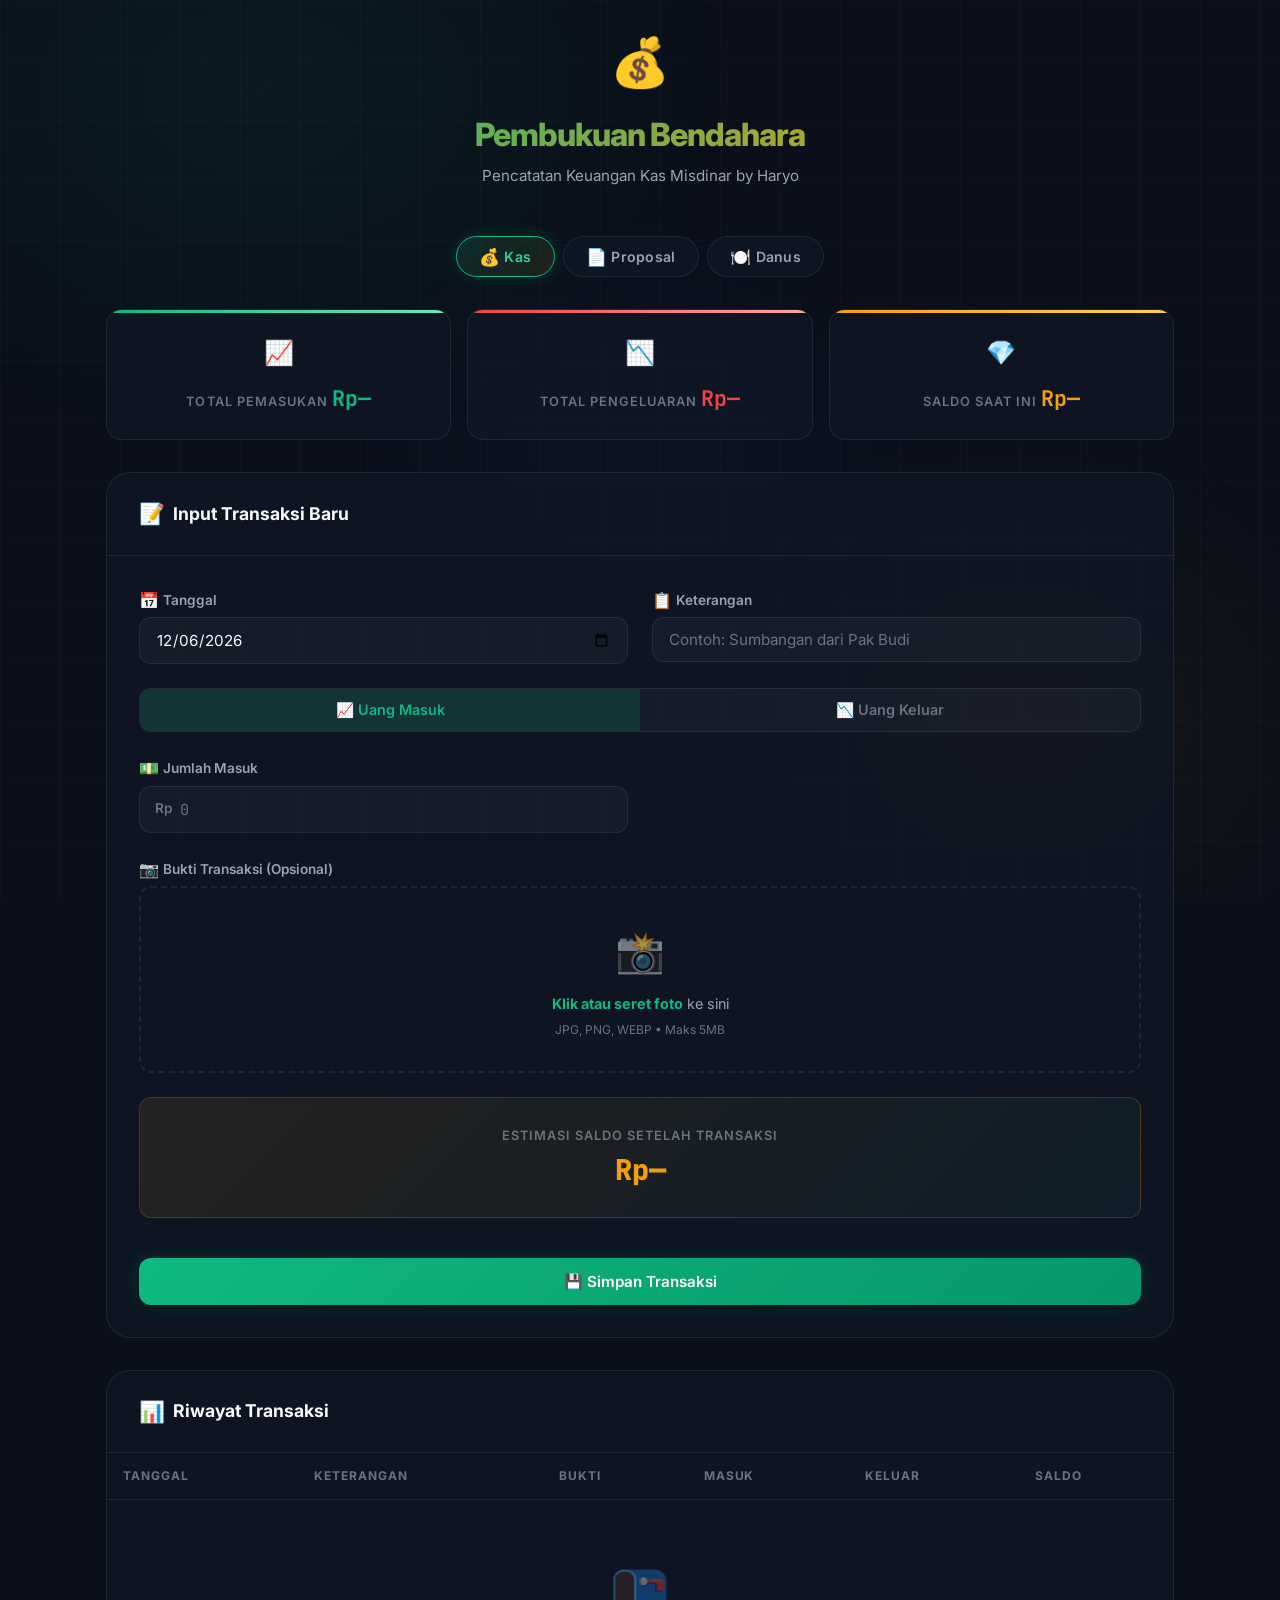
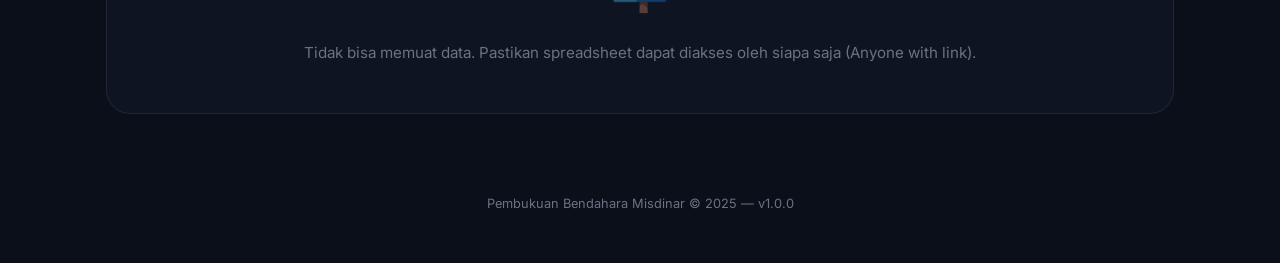
==== Bendahara/InputKeuangan/index.html @ c365867a "feat: implement API endpoints for creating, listing, and deleting agent invitations." ====
<!doctype html>
<html lang="id">
  <head>
    <meta charset="UTF-8" />
    <meta name="viewport" content="width=device-width, initial-scale=1.0" />
    <meta
      name="description"
      content="Sistem input data pembukuan bendahara - Pencatatan transaksi keuangan kas"
    />
    <title>Pembukuan Bendahara | Input Data</title>
    <link rel="stylesheet" href="style.css" />
    <link
      rel="icon"
      href="data:image/svg+xml,<svg xmlns='http://www.w3.org/2000/svg' viewBox='0 0 100 100'><text y='.9em' font-size='90'>💰</text></svg>"
    />
  </head>
  <body>
    <!-- Background Grid -->
    <div class="bg-grid"></div>

    <!-- Toast Container -->
    <div class="toast-container" id="toastContainer"></div>

    <!-- Loading Overlay -->
    <div class="loading-overlay" id="loadingOverlay">
      <div class="loading-spinner">
        <div class="loading-spinner__circle"></div>
        <span class="loading-spinner__text">Menyimpan data...</span>
      </div>
    </div>

    <!-- Main App -->
    <div class="app-container">
      <!-- Header -->
      <header class="app-header">
        <span class="app-header__icon">💰</span>
        <h1 class="app-header__title">Pembukuan Bendahara</h1>
        <p class="app-header__subtitle">
          Pencatatan Keuangan Kas Misdinar by Haryo
        </p>
      </header>

      <!-- Sheet Tab Switcher -->
      <nav class="sheet-tabs" id="sheetTabs">
        <!-- Rendered dynamically by JS -->
      </nav>

      <!-- Stats Cards -->
      <div class="stats-grid">
        <div class="stat-card stat-card--income">
          <span class="stat-card__icon">📈</span>
          <span class="stat-card__label">Total Pemasukan</span>
          <span class="stat-card__value" id="totalMasuk">Rp0</span>
        </div>
        <div class="stat-card stat-card--expense">
          <span class="stat-card__icon">📉</span>
          <span class="stat-card__label">Total Pengeluaran</span>
          <span class="stat-card__value" id="totalKeluar">Rp0</span>
        </div>
        <div class="stat-card stat-card--balance">
          <span class="stat-card__icon">💎</span>
          <span class="stat-card__label">Saldo Saat Ini</span>
          <span class="stat-card__value" id="currentSaldo">Rp0</span>
        </div>
      </div>

      <!-- Input Form -->
      <section class="section section--form">
        <div class="card">
          <div class="card__header">
            <span class="card__icon">📝</span>
            <h2 class="card__title">Input Transaksi Baru</h2>
          </div>
          <div class="card__body">
            <form id="transactionForm" class="form-grid">
              <!-- Tanggal -->
              <div class="form-group">
                <label class="form-label" for="inputTanggal">
                  <span class="form-label__icon">📅</span> Tanggal
                </label>
                <input
                  type="date"
                  id="inputTanggal"
                  class="form-input"
                  required
                />
              </div>

              <!-- Keterangan -->
              <div class="form-group">
                <label class="form-label" for="inputKeterangan">
                  <span class="form-label__icon">📋</span> Keterangan
                </label>
                <input
                  type="text"
                  id="inputKeterangan"
                  class="form-input"
                  placeholder="Contoh: Sumbangan dari Pak Budi"
                  required
                />
              </div>

              <!-- Type Toggle - Masuk / Keluar -->
              <div class="type-toggle">
                <button
                  type="button"
                  class="type-toggle__btn active--masuk"
                  id="btnTypeMasuk"
                  onclick="setTransactionType('masuk')"
                >
                  📈 Uang Masuk
                </button>
                <button
                  type="button"
                  class="type-toggle__btn"
                  id="btnTypeKeluar"
                  onclick="setTransactionType('keluar')"
                >
                  📉 Uang Keluar
                </button>
              </div>

              <!-- Jumlah (Masuk) -->
              <div class="form-group" id="groupMasuk">
                <label class="form-label" for="inputMasuk">
                  <span class="form-label__icon">💵</span> Jumlah Masuk
                </label>
                <div class="currency-input-wrapper">
                  <span class="currency-prefix">Rp</span>
                  <input
                    type="text"
                    id="inputMasuk"
                    class="form-input"
                    placeholder="0"
                    inputmode="numeric"
                    oninput="formatCurrency(this)"
                  />
                </div>
              </div>

              <!-- Jumlah (Keluar) -->
              <div class="form-group" id="groupKeluar" style="display: none">
                <label class="form-label" for="inputKeluar">
                  <span class="form-label__icon">💸</span> Jumlah Keluar
                </label>
                <div class="currency-input-wrapper">
                  <span class="currency-prefix">Rp</span>
                  <input
                    type="text"
                    id="inputKeluar"
                    class="form-input"
                    placeholder="0"
                    inputmode="numeric"
                    oninput="formatCurrency(this)"
                  />
                </div>
              </div>

              <!-- Bukti Foto -->
              <div class="form-group form-group--full">
                <label class="form-label">
                  <span class="form-label__icon">📷</span> Bukti Transaksi
                  (Opsional)
                </label>
                <div class="upload-area" id="uploadArea">
                  <span class="upload-area__icon">📸</span>
                  <p class="upload-area__text">
                    <strong>Klik atau seret foto</strong> ke sini
                  </p>
                  <p class="upload-area__hint">JPG, PNG, WEBP • Maks 5MB</p>
                  <input
                    type="file"
                    id="inputBukti"
                    accept="image/*"
                    onchange="handleFileSelect(this)"
                  />
                </div>
                <div class="image-preview" id="imagePreview">
                  <img id="previewImg" src="" alt="Preview bukti" />
                  <button
                    type="button"
                    class="image-preview__remove"
                    onclick="removeImage()"
                  >
                    ✕
                  </button>
                </div>
              </div>

              <!-- Saldo Estimasi -->
              <div class="saldo-display">
                <span class="saldo-display__label"
                  >Estimasi Saldo Setelah Transaksi</span
                >
                <div class="saldo-display__value" id="estimatedSaldo">Rp0</div>
              </div>

              <!-- Submit Button -->
              <div class="form-group form-group--full">
                <button
                  type="submit"
                  class="btn btn--primary btn--full"
                  id="submitBtn"
                >
                  <span class="btn__spinner"></span>
                  <span class="btn__text">💾 Simpan Transaksi</span>
                </button>
              </div>
            </form>
          </div>
        </div>
      </section>

      <!-- Transaction History -->
      <section class="section section--history">
        <div class="card">
          <div class="card__header">
            <span class="card__icon">📊</span>
            <h2 class="card__title">Riwayat Transaksi</h2>
          </div>
          <div class="card__body" style="padding: 0">
            <div class="table-wrapper">
              <table class="table" id="historyTable">
                <thead>
                  <tr>
                    <th>Tanggal</th>
                    <th>Keterangan</th>
                    <th>Bukti</th>
                    <th>Masuk</th>
                    <th>Keluar</th>
                    <th>Saldo</th>
                  </tr>
                </thead>
                <tbody id="historyBody">
                  <!-- Data loaded via JS -->
                </tbody>
              </table>
            </div>
            <div class="empty-state" id="emptyState">
              <span class="empty-state__icon">📭</span>
              <p class="empty-state__text">
                Belum ada data transaksi. Mulai input data baru!
              </p>
            </div>
          </div>
        </div>
      </section>

      <!-- Footer -->
      <footer class="app-footer">
        <p>Pembukuan Bendahara Misdinar &copy; 2025 &mdash; v1.0.0</p>
      </footer>
    </div>

    <!-- Scripts -->
    <script src="config.js"></script>
    <script src="script.js"></script>
  </body>
</html>
---- Bendahara/InputKeuangan/style.css ----
/* ============================================================
   PEMBUKUAN BENDAHARA - Premium Design System
   ============================================================ */

/* === Google Fonts === */
@import url("https://fonts.googleapis.com/css2?family=Inter:wght@300;400;500;600;700;800&family=JetBrains+Mono:wght@400;500&display=swap");

/* === CSS Custom Properties === */
:root {
  /* Colors - Emerald Gold Theme */
  --bg-primary: #0a0f1a;
  --bg-secondary: #111827;
  --bg-card: rgba(17, 24, 39, 0.7);
  --bg-glass: rgba(255, 255, 255, 0.03);
  --bg-glass-hover: rgba(255, 255, 255, 0.06);

  --accent-primary: #10b981;
  --accent-primary-rgb: 16, 185, 129;
  --accent-secondary: #f59e0b;
  --accent-secondary-rgb: 245, 158, 11;
  --accent-danger: #ef4444;
  --accent-danger-rgb: 239, 68, 68;
  --accent-info: #3b82f6;

  --text-primary: #f9fafb;
  --text-secondary: #9ca3af;
  --text-muted: #6b7280;
  --text-accent: #34d399;

  --border-color: rgba(255, 255, 255, 0.08);
  --border-focus: rgba(16, 185, 129, 0.5);

  /* Shadows */
  --shadow-sm: 0 1px 2px rgba(0, 0, 0, 0.3);
  --shadow-md:
    0 4px 6px -1px rgba(0, 0, 0, 0.3), 0 2px 4px -2px rgba(0, 0, 0, 0.3);
  --shadow-lg:
    0 10px 15px -3px rgba(0, 0, 0, 0.4), 0 4px 6px -4px rgba(0, 0, 0, 0.4);
  --shadow-xl:
    0 20px 25px -5px rgba(0, 0, 0, 0.5), 0 8px 10px -6px rgba(0, 0, 0, 0.5);
  --shadow-glow: 0 0 30px rgba(16, 185, 129, 0.15);
  --shadow-glow-gold: 0 0 30px rgba(245, 158, 11, 0.15);

  /* Spacing */
  --space-xs: 0.25rem;
  --space-sm: 0.5rem;
  --space-md: 1rem;
  --space-lg: 1.5rem;
  --space-xl: 2rem;
  --space-2xl: 3rem;

  /* Border Radius */
  --radius-sm: 0.5rem;
  --radius-md: 0.75rem;
  --radius-lg: 1rem;
  --radius-xl: 1.5rem;
  --radius-full: 9999px;

  /* Transitions */
  --transition-fast: 150ms cubic-bezier(0.4, 0, 0.2, 1);
  --transition-base: 250ms cubic-bezier(0.4, 0, 0.2, 1);
  --transition-slow: 400ms cubic-bezier(0.4, 0, 0.2, 1);
  --transition-spring: 500ms cubic-bezier(0.34, 1.56, 0.64, 1);
}

/* === Reset & Base === */
*,
*::before,
*::after {
  margin: 0;
  padding: 0;
  box-sizing: border-box;
}

html {
  scroll-behavior: smooth;
  font-size: 16px;
}

body {
  font-family:
    "Inter",
    -apple-system,
    BlinkMacSystemFont,
    sans-serif;
  background: var(--bg-primary);
  color: var(--text-primary);
  line-height: 1.6;
  min-height: 100vh;
  overflow-x: hidden;
  -webkit-font-smoothing: antialiased;
  -moz-osx-font-smoothing: grayscale;
}

/* === Background Effects === */
body::before {
  content: "";
  position: fixed;
  inset: 0;
  background:
    radial-gradient(
      ellipse 800px 600px at 20% 10%,
      rgba(16, 185, 129, 0.08) 0%,
      transparent 60%
    ),
    radial-gradient(
      ellipse 600px 500px at 80% 80%,
      rgba(245, 158, 11, 0.06) 0%,
      transparent 60%
    ),
    radial-gradient(
      ellipse 500px 400px at 50% 50%,
      rgba(59, 130, 246, 0.04) 0%,
      transparent 60%
    );
  pointer-events: none;
  z-index: 0;
}

/* === Animated Grid Background === */
.bg-grid {
  position: fixed;
  inset: 0;
  background-image:
    linear-gradient(rgba(255, 255, 255, 0.02) 1px, transparent 1px),
    linear-gradient(90deg, rgba(255, 255, 255, 0.02) 1px, transparent 1px);
  background-size: 60px 60px;
  pointer-events: none;
  z-index: 0;
}

/* === Main Container === */
.app-container {
  position: relative;
  z-index: 1;
  max-width: 1100px;
  margin: 0 auto;
  padding: var(--space-lg) var(--space-md);
}

/* === Header === */
.app-header {
  text-align: center;
  margin-bottom: var(--space-2xl);
  animation: fadeInDown 0.6s ease-out;
}

.app-header__icon {
  font-size: 3rem;
  margin-bottom: var(--space-sm);
  display: block;
  animation: float 3s ease-in-out infinite;
}

.app-header__title {
  font-size: 2rem;
  font-weight: 800;
  letter-spacing: -0.03em;
  background: linear-gradient(
    135deg,
    var(--accent-primary),
    var(--accent-secondary)
  );
  -webkit-background-clip: text;
  -webkit-text-fill-color: transparent;
  background-clip: text;
  margin-bottom: var(--space-xs);
}

.app-header__subtitle {
  font-size: 0.95rem;
  color: var(--text-secondary);
  font-weight: 400;
}

/* === Sheet Tab Switcher === */
.sheet-tabs {
  display: flex;
  justify-content: center;
  gap: var(--space-sm);
  margin-bottom: var(--space-xl);
  animation: fadeInUp 0.6s ease-out 0.05s both;
  flex-wrap: wrap;
}

.sheet-tab {
  display: inline-flex;
  align-items: center;
  gap: var(--space-xs);
  padding: 0.6rem 1.4rem;
  background: var(--bg-card);
  border: 1.5px solid var(--border-color);
  border-radius: var(--radius-full);
  color: var(--text-secondary);
  font-family: inherit;
  font-size: 0.88rem;
  font-weight: 600;
  cursor: pointer;
  transition: var(--transition-base);
  backdrop-filter: blur(12px);
  letter-spacing: 0.02em;
}

.sheet-tab:hover {
  border-color: rgba(var(--accent-primary-rgb), 0.3);
  background: var(--bg-glass-hover);
  color: var(--text-primary);
  transform: translateY(-1px);
}

.sheet-tab.active {
  background: linear-gradient(135deg, rgba(var(--accent-primary-rgb), 0.15), rgba(var(--accent-secondary-rgb), 0.1));
  border-color: var(--accent-primary);
  color: var(--text-accent);
  box-shadow: 0 0 16px rgba(var(--accent-primary-rgb), 0.2), var(--shadow-sm);
}

.sheet-tab__icon {
  font-size: 1.05rem;
}

.sheet-tab__label {
  pointer-events: none;
}

/* === Stats Cards === */
.stats-grid {
  display: grid;
  grid-template-columns: repeat(3, 1fr);
  gap: var(--space-md);
  margin-bottom: var(--space-xl);
  animation: fadeInUp 0.6s ease-out 0.1s both;
}

.stat-card {
  background: var(--bg-card);
  backdrop-filter: blur(20px);
  border: 1px solid var(--border-color);
  border-radius: var(--radius-lg);
  padding: var(--space-lg);
  text-align: center;
  transition: var(--transition-base);
  position: relative;
  overflow: hidden;
}

.stat-card::before {
  content: "";
  position: absolute;
  top: 0;
  left: 0;
  right: 0;
  height: 3px;
  border-radius: var(--radius-lg) var(--radius-lg) 0 0;
}

.stat-card--income::before {
  background: linear-gradient(90deg, var(--accent-primary), #6ee7b7);
}

.stat-card--expense::before {
  background: linear-gradient(90deg, var(--accent-danger), #fca5a5);
}

.stat-card--balance::before {
  background: linear-gradient(90deg, var(--accent-secondary), #fcd34d);
}

.stat-card:hover {
  transform: translateY(-2px);
  border-color: rgba(255, 255, 255, 0.12);
  box-shadow: var(--shadow-lg);
}

.stat-card__label {
  font-size: 0.8rem;
  color: var(--text-muted);
  text-transform: uppercase;
  letter-spacing: 0.08em;
  font-weight: 600;
  margin-bottom: var(--space-xs);
}

.stat-card__value {
  font-family: "JetBrains Mono", monospace;
  font-size: 1.35rem;
  font-weight: 700;
}

.stat-card--income .stat-card__value {
  color: var(--accent-primary);
}
.stat-card--expense .stat-card__value {
  color: var(--accent-danger);
}
.stat-card--balance .stat-card__value {
  color: var(--accent-secondary);
}

.stat-card__icon {
  font-size: 1.5rem;
  margin-bottom: var(--space-sm);
  display: block;
}

/* === Card Component === */
.card {
  background: var(--bg-card);
  backdrop-filter: blur(20px);
  border: 1px solid var(--border-color);
  border-radius: var(--radius-xl);
  overflow: hidden;
  transition: var(--transition-base);
}

.card:hover {
  border-color: rgba(255, 255, 255, 0.1);
}

.card__header {
  padding: var(--space-lg) var(--space-xl);
  border-bottom: 1px solid var(--border-color);
  display: flex;
  align-items: center;
  gap: var(--space-sm);
}

.card__title {
  font-size: 1.1rem;
  font-weight: 700;
  color: var(--text-primary);
}

.card__icon {
  font-size: 1.3rem;
}

.card__body {
  padding: var(--space-xl);
}

/* === Form Styles === */
.form-grid {
  display: grid;
  grid-template-columns: 1fr 1fr;
  gap: var(--space-lg);
}

.form-group {
  display: flex;
  flex-direction: column;
  gap: var(--space-xs);
}

.form-group--full {
  grid-column: 1 / -1;
}

.form-label {
  font-size: 0.85rem;
  font-weight: 600;
  color: var(--text-secondary);
  display: flex;
  align-items: center;
  gap: var(--space-xs);
}

.form-label__icon {
  font-size: 1rem;
}

.form-input,
.form-textarea {
  background: var(--bg-glass);
  border: 1.5px solid var(--border-color);
  border-radius: var(--radius-md);
  padding: 0.75rem 1rem;
  color: var(--text-primary);
  font-family: inherit;
  font-size: 0.95rem;
  transition: var(--transition-base);
  outline: none;
  width: 100%;
}

.form-input:hover,
.form-textarea:hover {
  border-color: rgba(255, 255, 255, 0.15);
  background: var(--bg-glass-hover);
}

.form-input:focus,
.form-textarea:focus {
  border-color: var(--border-focus);
  box-shadow: 0 0 0 3px rgba(var(--accent-primary-rgb), 0.1);
  background: var(--bg-glass-hover);
}

.form-input::placeholder,
.form-textarea::placeholder {
  color: var(--text-muted);
}

.form-textarea {
  resize: vertical;
  min-height: 80px;
}

/* Currency Input Wrapper */
.currency-input-wrapper {
  position: relative;
}

.currency-input-wrapper .currency-prefix {
  position: absolute;
  left: 1rem;
  top: 50%;
  transform: translateY(-50%);
  color: var(--text-muted);
  font-size: 0.85rem;
  font-weight: 600;
  pointer-events: none;
}

.currency-input-wrapper .form-input {
  padding-left: 2.5rem;
  font-family: "JetBrains Mono", monospace;
}

/* === File Upload Area === */
.upload-area {
  border: 2px dashed var(--border-color);
  border-radius: var(--radius-md);
  padding: var(--space-xl);
  text-align: center;
  cursor: pointer;
  transition: var(--transition-base);
  position: relative;
  overflow: hidden;
}

.upload-area:hover {
  border-color: var(--accent-primary);
  background: rgba(var(--accent-primary-rgb), 0.03);
}

.upload-area.drag-over {
  border-color: var(--accent-primary);
  background: rgba(var(--accent-primary-rgb), 0.08);
  transform: scale(1.01);
}

.upload-area.has-file {
  border-color: var(--accent-primary);
  border-style: solid;
  padding: var(--space-sm);
}

.upload-area__icon {
  font-size: 2.5rem;
  margin-bottom: var(--space-sm);
  display: block;
  opacity: 0.6;
}

.upload-area__text {
  font-size: 0.9rem;
  color: var(--text-secondary);
}

.upload-area__text strong {
  color: var(--accent-primary);
}

.upload-area__hint {
  font-size: 0.75rem;
  color: var(--text-muted);
  margin-top: var(--space-xs);
}

.upload-area input[type="file"] {
  position: absolute;
  inset: 0;
  opacity: 0;
  cursor: pointer;
}

/* Image Preview */
.image-preview {
  position: relative;
  display: none;
  border-radius: var(--radius-sm);
  overflow: hidden;
}

.image-preview.visible {
  display: block;
}

.image-preview img {
  width: 100%;
  max-height: 200px;
  object-fit: cover;
  border-radius: var(--radius-sm);
  display: block;
}

.image-preview__remove {
  position: absolute;
  top: var(--space-sm);
  right: var(--space-sm);
  background: rgba(239, 68, 68, 0.9);
  color: white;
  border: none;
  border-radius: var(--radius-full);
  width: 28px;
  height: 28px;
  display: flex;
  align-items: center;
  justify-content: center;
  cursor: pointer;
  font-size: 0.8rem;
  transition: var(--transition-fast);
  backdrop-filter: blur(10px);
}

.image-preview__remove:hover {
  background: var(--accent-danger);
  transform: scale(1.1);
}

/* === Saldo Display === */
.saldo-display {
  background: linear-gradient(
    135deg,
    rgba(var(--accent-secondary-rgb), 0.1),
    rgba(var(--accent-primary-rgb), 0.05)
  );
  border: 1px solid rgba(var(--accent-secondary-rgb), 0.2);
  border-radius: var(--radius-md);
  padding: var(--space-lg);
  text-align: center;
  grid-column: 1 / -1;
}

.saldo-display__label {
  font-size: 0.8rem;
  color: var(--text-muted);
  text-transform: uppercase;
  letter-spacing: 0.08em;
  font-weight: 600;
  margin-bottom: var(--space-xs);
}

.saldo-display__value {
  font-family: "JetBrains Mono", monospace;
  font-size: 1.8rem;
  font-weight: 800;
  color: var(--accent-secondary);
  transition: var(--transition-base);
}

/* === Submit Button === */
.btn {
  display: inline-flex;
  align-items: center;
  justify-content: center;
  gap: var(--space-sm);
  padding: 0.85rem 2rem;
  border: none;
  border-radius: var(--radius-md);
  font-family: inherit;
  font-size: 0.95rem;
  font-weight: 600;
  cursor: pointer;
  transition: var(--transition-base);
  outline: none;
  position: relative;
  overflow: hidden;
}

.btn--primary {
  background: linear-gradient(135deg, var(--accent-primary), #059669);
  color: white;
  box-shadow:
    var(--shadow-md),
    0 0 20px rgba(var(--accent-primary-rgb), 0.2);
}

.btn--primary:hover {
  transform: translateY(-2px);
  box-shadow:
    var(--shadow-lg),
    0 0 30px rgba(var(--accent-primary-rgb), 0.3);
}

.btn--primary:active {
  transform: translateY(0);
}

.btn--primary:disabled {
  opacity: 0.5;
  cursor: not-allowed;
  transform: none;
  box-shadow: none;
}

.btn--full {
  width: 100%;
  margin-top: var(--space-md);
}

.btn__spinner {
  display: none;
  width: 18px;
  height: 18px;
  border: 2px solid rgba(255, 255, 255, 0.3);
  border-top-color: white;
  border-radius: 50%;
  animation: spin 0.6s linear infinite;
}

.btn--loading .btn__spinner {
  display: block;
}

.btn--loading .btn__text {
  opacity: 0.7;
}

/* === Section Layout === */
.section {
  margin-bottom: var(--space-xl);
}

.section--form {
  animation: fadeInUp 0.6s ease-out 0.2s both;
}

.section--history {
  animation: fadeInUp 0.6s ease-out 0.3s both;
}

/* === Transaction Table === */
.table-wrapper {
  overflow-x: auto;
  -webkit-overflow-scrolling: touch;
}

.table {
  width: 100%;
  border-collapse: collapse;
  font-size: 0.9rem;
}

.table th {
  text-align: left;
  padding: 0.85rem 1rem;
  font-size: 0.75rem;
  font-weight: 700;
  color: var(--text-muted);
  text-transform: uppercase;
  letter-spacing: 0.08em;
  border-bottom: 1px solid var(--border-color);
  white-space: nowrap;
}

.table td {
  padding: 0.85rem 1rem;
  border-bottom: 1px solid rgba(255, 255, 255, 0.03);
  color: var(--text-secondary);
  vertical-align: middle;
}

.table tr {
  transition: var(--transition-fast);
}

.table tbody tr:hover {
  background: var(--bg-glass-hover);
}

.table .col-date {
  white-space: nowrap;
  font-weight: 500;
  color: var(--text-primary);
}

.table .col-keterangan {
  max-width: 200px;
  overflow: hidden;
  text-overflow: ellipsis;
  white-space: nowrap;
}

.table .col-masuk {
  font-family: "JetBrains Mono", monospace;
  color: var(--accent-primary);
  font-weight: 600;
  white-space: nowrap;
}

.table .col-keluar {
  font-family: "JetBrains Mono", monospace;
  color: var(--accent-danger);
  font-weight: 600;
  white-space: nowrap;
}

.table .col-saldo {
  font-family: "JetBrains Mono", monospace;
  color: var(--accent-secondary);
  font-weight: 700;
  white-space: nowrap;
}

.table .col-bukti a {
  color: var(--accent-info);
  text-decoration: none;
  font-size: 0.85rem;
  transition: var(--transition-fast);
}

.table .col-bukti a:hover {
  text-decoration: underline;
}

/* Empty State */
.empty-state {
  text-align: center;
  padding: var(--space-2xl);
  color: var(--text-muted);
}

.empty-state__icon {
  font-size: 3rem;
  margin-bottom: var(--space-md);
  display: block;
  opacity: 0.4;
}

.empty-state__text {
  font-size: 0.95rem;
}

/* === Toast Notification === */
.toast-container {
  position: fixed;
  top: var(--space-lg);
  right: var(--space-lg);
  z-index: 1000;
  display: flex;
  flex-direction: column;
  gap: var(--space-sm);
}

.toast {
  background: var(--bg-secondary);
  border: 1px solid var(--border-color);
  border-radius: var(--radius-md);
  padding: var(--space-md) var(--space-lg);
  display: flex;
  align-items: center;
  gap: var(--space-sm);
  box-shadow: var(--shadow-xl);
  animation: slideInRight 0.4s var(--transition-spring);
  min-width: 300px;
  max-width: 420px;
  backdrop-filter: blur(20px);
}

.toast--success {
  border-left: 3px solid var(--accent-primary);
}

.toast--error {
  border-left: 3px solid var(--accent-danger);
}

.toast--warning {
  border-left: 3px solid var(--accent-secondary);
}

.toast__icon {
  font-size: 1.3rem;
  flex-shrink: 0;
}

.toast__message {
  font-size: 0.9rem;
  color: var(--text-primary);
  flex: 1;
}

.toast__close {
  background: none;
  border: none;
  color: var(--text-muted);
  cursor: pointer;
  font-size: 1rem;
  padding: 4px;
  transition: var(--transition-fast);
  flex-shrink: 0;
}

.toast__close:hover {
  color: var(--text-primary);
}

.toast.toast--hiding {
  animation: slideOutRight 0.3s ease-in forwards;
}

/* === Loading Overlay === */
.loading-overlay {
  position: fixed;
  inset: 0;
  background: rgba(0, 0, 0, 0.6);
  backdrop-filter: blur(8px);
  display: none;
  align-items: center;
  justify-content: center;
  z-index: 999;
}

.loading-overlay.visible {
  display: flex;
}

.loading-spinner {
  display: flex;
  flex-direction: column;
  align-items: center;
  gap: var(--space-md);
}

.loading-spinner__circle {
  width: 48px;
  height: 48px;
  border: 3px solid rgba(var(--accent-primary-rgb), 0.2);
  border-top-color: var(--accent-primary);
  border-radius: 50%;
  animation: spin 0.8s linear infinite;
}

.loading-spinner__text {
  color: var(--text-secondary);
  font-size: 0.95rem;
  font-weight: 500;
}

/* === Footer === */
.app-footer {
  text-align: center;
  padding: var(--space-2xl) 0 var(--space-lg);
  color: var(--text-muted);
  font-size: 0.8rem;
}

.app-footer a {
  color: var(--accent-primary);
  text-decoration: none;
}

/* === Type Toggle (Masuk / Keluar) === */
.type-toggle {
  display: flex;
  background: var(--bg-glass);
  border: 1px solid var(--border-color);
  border-radius: var(--radius-md);
  overflow: hidden;
  grid-column: 1 / -1;
}

.type-toggle__btn {
  flex: 1;
  padding: 0.75rem;
  border: none;
  background: transparent;
  color: var(--text-muted);
  font-family: inherit;
  font-size: 0.9rem;
  font-weight: 600;
  cursor: pointer;
  transition: var(--transition-base);
  display: flex;
  align-items: center;
  justify-content: center;
  gap: var(--space-xs);
}

.type-toggle__btn:hover {
  color: var(--text-secondary);
  background: var(--bg-glass-hover);
}

.type-toggle__btn.active--masuk {
  background: rgba(var(--accent-primary-rgb), 0.15);
  color: var(--accent-primary);
}

.type-toggle__btn.active--keluar {
  background: rgba(var(--accent-danger-rgb), 0.15);
  color: var(--accent-danger);
}

/* === Animations === */
@keyframes fadeInDown {
  from {
    opacity: 0;
    transform: translateY(-20px);
  }
  to {
    opacity: 1;
    transform: translateY(0);
  }
}

@keyframes fadeInUp {
  from {
    opacity: 0;
    transform: translateY(20px);
  }
  to {
    opacity: 1;
    transform: translateY(0);
  }
}

@keyframes slideInRight {
  from {
    opacity: 0;
    transform: translateX(100px);
  }
  to {
    opacity: 1;
    transform: translateX(0);
  }
}

@keyframes slideOutRight {
  from {
    opacity: 1;
    transform: translateX(0);
  }
  to {
    opacity: 0;
    transform: translateX(100px);
  }
}

@keyframes spin {
  to {
    transform: rotate(360deg);
  }
}

@keyframes float {
  0%,
  100% {
    transform: translateY(0);
  }
  50% {
    transform: translateY(-8px);
  }
}

@keyframes pulse-glow {
  0%,
  100% {
    box-shadow: 0 0 5px rgba(var(--accent-primary-rgb), 0.2);
  }
  50% {
    box-shadow: 0 0 20px rgba(var(--accent-primary-rgb), 0.4);
  }
}

@keyframes countUp {
  from {
    opacity: 0;
    transform: translateY(10px);
  }
  to {
    opacity: 1;
    transform: translateY(0);
  }
}

/* === Responsive === */
@media (max-width: 768px) {
  .app-container {
    padding: var(--space-md) var(--space-sm);
  }

  .stats-grid {
    grid-template-columns: 1fr;
    gap: var(--space-sm);
  }

  .stat-card {
    padding: var(--space-md);
  }

  .stat-card__value {
    font-size: 1.15rem;
  }

  .form-grid {
    grid-template-columns: 1fr;
  }

  .card__body {
    padding: var(--space-md);
  }

  .card__header {
    padding: var(--space-md) var(--space-lg);
  }

  .app-header__title {
    font-size: 1.5rem;
  }

  .saldo-display__value {
    font-size: 1.4rem;
  }

  .table {
    font-size: 0.8rem;
  }

  .table th,
  .table td {
    padding: 0.65rem 0.5rem;
  }

  .toast {
    min-width: unset;
    max-width: calc(100vw - 2rem);
    right: var(--space-sm);
  }

  .toast-container {
    left: var(--space-sm);
    right: var(--space-sm);
  }
}

@media (max-width: 480px) {
  html {
    font-size: 14px;
  }

  .type-toggle__btn {
    font-size: 0.8rem;
    padding: 0.6rem;
  }
}
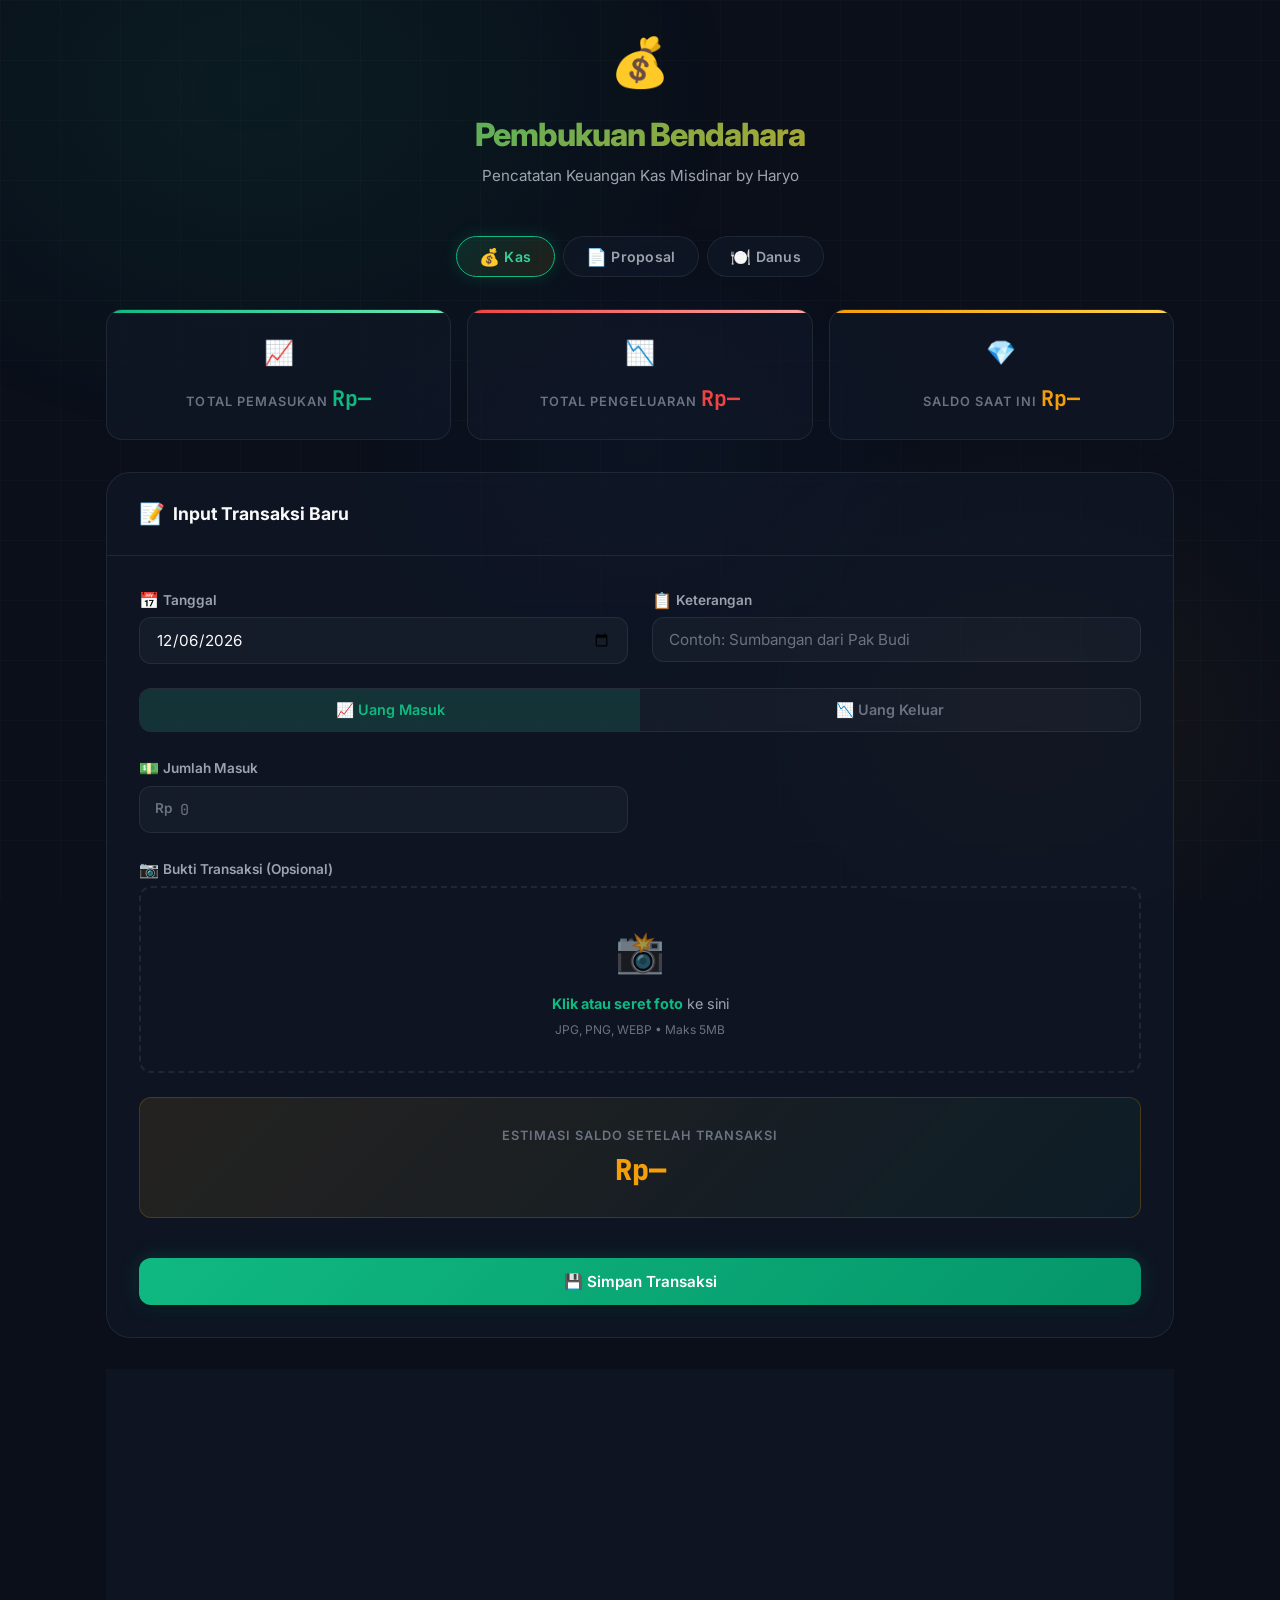
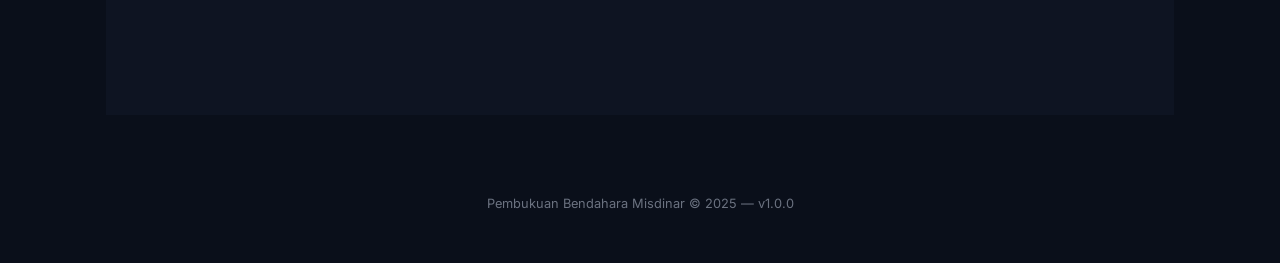
==== commit 6e8879a4: "feat: implement API endpoints for creating, listing, and deleting agent invitations." ====
--- a/Bendahara/InputKeuangan/index.html
+++ b/Bendahara/InputKeuangan/index.html
@@ -229,6 +229,7 @@
                     <th>Masuk</th>
                     <th>Keluar</th>
                     <th>Saldo</th>
+                    <th>Aksi</th>
                   </tr>
                 </thead>
                 <tbody id="historyBody">
@@ -246,6 +247,56 @@
         </div>
       </section>
 
+      <!-- Edit Modal -->
+      <div class="modal-overlay" id="editModal">
+        <div class="modal">
+          <div class="modal__header">
+            <h3 class="modal__title">✏️ Edit Transaksi</h3>
+            <button class="modal__close" onclick="closeEditModal()">&times;</button>
+          </div>
+          <form id="editForm" class="modal__body" onsubmit="submitEdit(event)">
+            <input type="hidden" id="editRowIndex" />
+            <div class="form-group">
+              <label class="form-label" for="editTanggal">
+                <span class="form-label__icon">📅</span> Tanggal
+              </label>
+              <input type="date" id="editTanggal" class="form-input" required />
+            </div>
+            <div class="form-group">
+              <label class="form-label" for="editKeterangan">
+                <span class="form-label__icon">📋</span> Keterangan
+              </label>
+              <input type="text" id="editKeterangan" class="form-input" required />
+            </div>
+            <div class="form-group">
+              <label class="form-label" for="editMasuk">
+                <span class="form-label__icon">💵</span> Masuk
+              </label>
+              <div class="currency-input-wrapper">
+                <span class="currency-prefix">Rp</span>
+                <input type="text" id="editMasuk" class="form-input" placeholder="0" inputmode="numeric" oninput="formatCurrency(this)" />
+              </div>
+            </div>
+            <div class="form-group">
+              <label class="form-label" for="editKeluar">
+                <span class="form-label__icon">💸</span> Keluar
+              </label>
+              <div class="currency-input-wrapper">
+                <span class="currency-prefix">Rp</span>
+                <input type="text" id="editKeluar" class="form-input" placeholder="0" inputmode="numeric" oninput="formatCurrency(this)" />
+              </div>
+            </div>
+            <div class="modal__actions">
+              <button type="button" class="btn btn--secondary" onclick="closeEditModal()">Batal</button>
+              <button type="submit" class="btn btn--primary" id="editSubmitBtn">
+                <span class="btn__spinner"></span>
+                <span class="btn__text">💾 Simpan Perubahan</span>
+              </button>
+            </div>
+          </form>
+        </div>
+      </div>
+
       <!-- Footer -->
       <footer class="app-footer">
         <p>Pembukuan Bendahara Misdinar &copy; 2025 &mdash; v1.0.0</p>
--- a/Bendahara/InputKeuangan/style.css
+++ b/Bendahara/InputKeuangan/style.css
@@ -849,6 +849,116 @@
   font-weight: 500;
 }
 
+/* === Edit Modal === */
+.modal-overlay {
+  position: fixed;
+  inset: 0;
+  background: rgba(0, 0, 0, 0.7);
+  backdrop-filter: blur(8px);
+  display: none;
+  align-items: center;
+  justify-content: center;
+  z-index: 1001;
+  padding: var(--space-md);
+}
+
+.modal-overlay.visible {
+  display: flex;
+}
+
+.modal {
+  background: var(--bg-secondary);
+  border: 1px solid var(--border-color);
+  border-radius: var(--radius-xl);
+  width: 100%;
+  max-width: 500px;
+  animation: modalIn 0.3s ease-out;
+  box-shadow: var(--shadow-xl), 0 0 40px rgba(0, 0, 0, 0.4);
+}
+
+.modal__header {
+  display: flex;
+  align-items: center;
+  justify-content: space-between;
+  padding: var(--space-lg) var(--space-xl);
+  border-bottom: 1px solid var(--border-color);
+}
+
+.modal__title {
+  font-size: 1.15rem;
+  font-weight: 700;
+  color: var(--text-primary);
+}
+
+.modal__close {
+  background: none;
+  border: none;
+  color: var(--text-muted);
+  font-size: 1.5rem;
+  cursor: pointer;
+  transition: var(--transition-fast);
+  padding: 0;
+  line-height: 1;
+}
+
+.modal__close:hover {
+  color: var(--accent-danger);
+}
+
+.modal__body {
+  padding: var(--space-xl);
+  display: flex;
+  flex-direction: column;
+  gap: var(--space-lg);
+}
+
+.modal__actions {
+  display: flex;
+  gap: var(--space-md);
+  justify-content: flex-end;
+  padding-top: var(--space-md);
+  border-top: 1px solid var(--border-color);
+}
+
+@keyframes modalIn {
+  from { opacity: 0; transform: scale(0.95) translateY(10px); }
+  to { opacity: 1; transform: scale(1) translateY(0); }
+}
+
+/* === Edit Button === */
+.btn--edit {
+  padding: 0.4rem 0.8rem;
+  font-size: 0.8rem;
+  background: rgba(var(--accent-info-rgb, 59, 130, 246), 0.15);
+  color: var(--accent-info);
+  border: 1px solid rgba(var(--accent-info-rgb, 59, 130, 246), 0.3);
+  border-radius: var(--radius-sm);
+  cursor: pointer;
+  font-family: inherit;
+  font-weight: 600;
+  transition: var(--transition-fast);
+  white-space: nowrap;
+}
+
+.btn--edit:hover {
+  background: rgba(var(--accent-info-rgb, 59, 130, 246), 0.25);
+  border-color: var(--accent-info);
+  transform: translateY(-1px);
+}
+
+/* === Secondary Button === */
+.btn--secondary {
+  background: var(--bg-glass);
+  color: var(--text-secondary);
+  border: 1px solid var(--border-color);
+}
+
+.btn--secondary:hover {
+  background: var(--bg-glass-hover);
+  color: var(--text-primary);
+  border-color: rgba(255, 255, 255, 0.15);
+}
+
 /* === Footer === */
 .app-footer {
   text-align: center;
